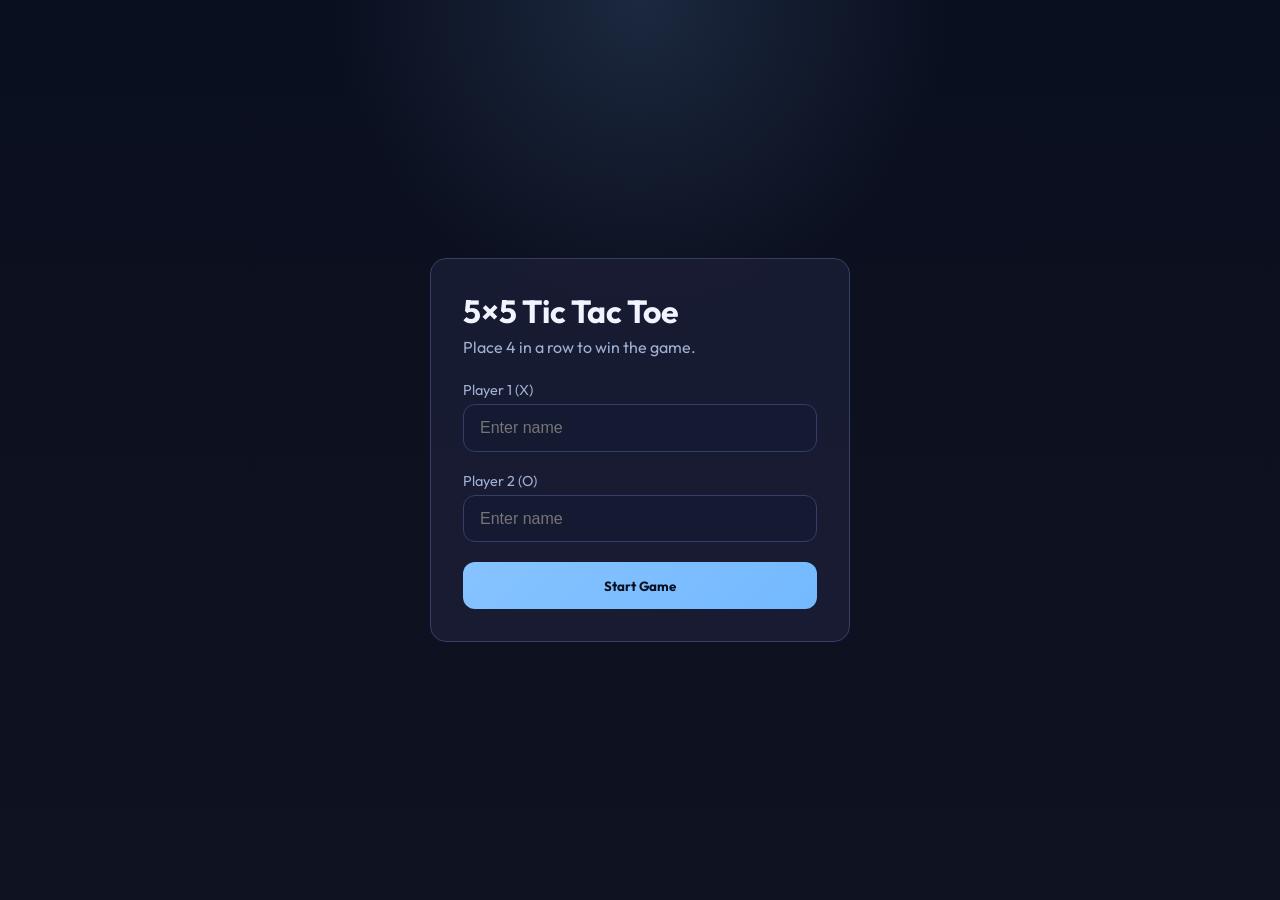
==== five-by-five-tic-tac-toe/index.html @ 2bae193d "Add 5x5 Tic Tac Toe game" ====
<!DOCTYPE html>
<html lang="en">
<head>
  <meta charset="UTF-8">
  <meta name="viewport" content="width=device-width, initial-scale=1.0">
  <title>5×5 Tic Tac Toe</title>
  <link rel="preconnect" href="https://fonts.googleapis.com">
  <link rel="preconnect" href="https://fonts.gstatic.com" crossorigin>
  <link href="https://fonts.googleapis.com/css2?family=Outfit:wght@400;600;700&display=swap" rel="stylesheet">
  <link rel="stylesheet" href="styles.css">
</head>
<body>
  <div id="app">
    <section id="home-screen" class="screen active">
      <div class="home-card">
        <h1>5×5 Tic Tac Toe</h1>
        <p class="subtitle">Place 4 in a row to win the game.</p>

        <div class="form-group">
          <label for="player1-name">Player 1 (X)</label>
          <input type="text" id="player1-name" placeholder="Enter name" maxlength="20" autocomplete="off">
        </div>
        <div class="form-group">
          <label for="player2-name">Player 2 (O)</label>
          <input type="text" id="player2-name" placeholder="Enter name" maxlength="20" autocomplete="off">
        </div>

        <button type="button" id="start-btn" class="btn-primary">Start Game</button>
      </div>
    </section>

    <section id="game-screen" class="screen">
      <header class="game-header">
        <a href="../" class="btn-ghost" title="Back to games">← Games</a>
        <div class="game-controls">
          <span class="turn-indicator"></span>
          <button type="button" id="restart-btn" class="btn-secondary">Restart</button>
        </div>
      </header>

      <div id="board" class="board" aria-label="5x5 tic tac toe board"></div>
      <div id="game-message" class="game-message" hidden></div>
    </section>
  </div>

  <script src="app.js"></script>
</body>
</html>
---- five-by-five-tic-tac-toe/styles.css ----
:root {
  --bg: #0f1220;
  --surface: #181c33;
  --surface-hover: #23294b;
  --border: #343f69;
  --text: #f1f4ff;
  --text-muted: #9fb0d2;
  --accent: #86c3ff;
  --accent-strong: #74b9ff;
  --x-color: #ff9f45;
  --o-color: #75d6ff;
  --win: #58d68d;
  --radius: 16px;
  --font: 'Outfit', system-ui, sans-serif;
}

* {
  box-sizing: border-box;
  margin: 0;
  padding: 0;
}

body {
  font-family: var(--font);
  min-height: 100vh;
  background: radial-gradient(circle at top, rgba(134,195,255,0.14), transparent 28%),
    linear-gradient(180deg, #0a0f1f 0%, #0f1220 100%);
  color: var(--text);
  display: flex;
  align-items: center;
  justify-content: center;
  padding: 1rem;
}

#app {
  width: 100%;
  max-width: 740px;
}

.screen {
  display: none;
  animation: fadeIn 0.2s ease;
}

.screen.active {
  display: block;
}

@keyframes fadeIn {
  from { opacity: 0; transform: translateY(8px); }
  to { opacity: 1; transform: translateY(0); }
}

.home-card {
  background: rgba(24,28,51,0.96);
  border: 1px solid var(--border);
  border-radius: var(--radius);
  padding: 2rem;
  width: 100%;
  max-width: 420px;
  margin: 0 auto;
}

.home-card h1 {
  font-size: 2rem;
  margin-bottom: 0.35rem;
}

.subtitle {
  color: var(--text-muted);
  margin-bottom: 1.5rem;
}

.form-group {
  margin-bottom: 1.25rem;
}

.form-group label {
  display: block;
  font-size: 0.9rem;
  margin-bottom: 0.35rem;
  color: var(--text-muted);
}

.form-group input[type="text"] {
  width: 100%;
  padding: 0.85rem 1rem;
  border-radius: 12px;
  border: 1px solid var(--border);
  background: #151a33;
  color: var(--text);
  font-size: 1rem;
}

.form-group input[type="text"]:focus {
  outline: none;
  border-color: var(--accent);
}

.btn-primary,
.btn-secondary,
.btn-ghost {
  font-family: var(--font);
  cursor: pointer;
  border-radius: 12px;
  border: none;
  transition: transform 0.15s ease, background 0.2s ease;
}

.btn-primary {
  width: 100%;
  padding: 0.95rem 1rem;
  font-weight: 700;
  background: linear-gradient(135deg, var(--accent), var(--accent-strong));
  color: #091020;
}

.btn-primary:hover {
  transform: translateY(-1px);
}

.game-header {
  display: flex;
  flex-wrap: wrap;
  gap: 1rem;
  align-items: center;
  justify-content: space-between;
  margin-bottom: 1rem;
  padding: 0 0.5rem;
}

.btn-ghost {
  background: rgba(255,255,255,0.06);
  color: var(--text);
  padding: 0.75rem 1rem;
  text-decoration: none;
  display: inline-flex;
  align-items: center;
}

.btn-secondary {
  background: rgba(255,255,255,0.08);
  color: var(--text);
  padding: 0.75rem 1rem;
}

.game-controls {
  display: flex;
  gap: 0.75rem;
  flex-wrap: wrap;
  align-items: center;
}

.turn-indicator {
  font-weight: 700;
  color: var(--accent);
}

.board {
  display: grid;
  grid-template-columns: repeat(5, minmax(0, 1fr));
  gap: 0.9rem;
  margin: 0 auto;
  max-width: 560px;
}

.cell {
  aspect-ratio: 1 / 1;
  width: 100%;
  border-radius: 16px;
  border: 1px solid var(--border);
  background: rgba(255,255,255,0.03);
  color: var(--text);
  font-size: 2rem;
  font-weight: 700;
  cursor: pointer;
  display: grid;
  place-items: center;
  transition: transform 0.15s ease, background 0.2s ease, border-color 0.2s ease;
}

.cell:hover {
  transform: translateY(-1px);
  border-color: var(--accent);
}

.cell.x {
  color: var(--x-color);
}

.cell.o {
  color: var(--o-color);
}

.cell.winning {
  background: rgba(88,214,141,0.25);
  border-color: rgba(88,214,141,0.9);
}

.game-message {
  margin-top: 1.25rem;
  text-align: center;
  font-size: 1.05rem;
  padding: 1rem 1.25rem;
  border-radius: 14px;
  background: rgba(255,255,255,0.05);
  border: 1px solid rgba(255,255,255,0.08);
}

@media (max-width: 640px) {
  .game-header {
    justify-content: center;
    text-align: center;
  }

  .board {
    gap: 0.6rem;
  }
}
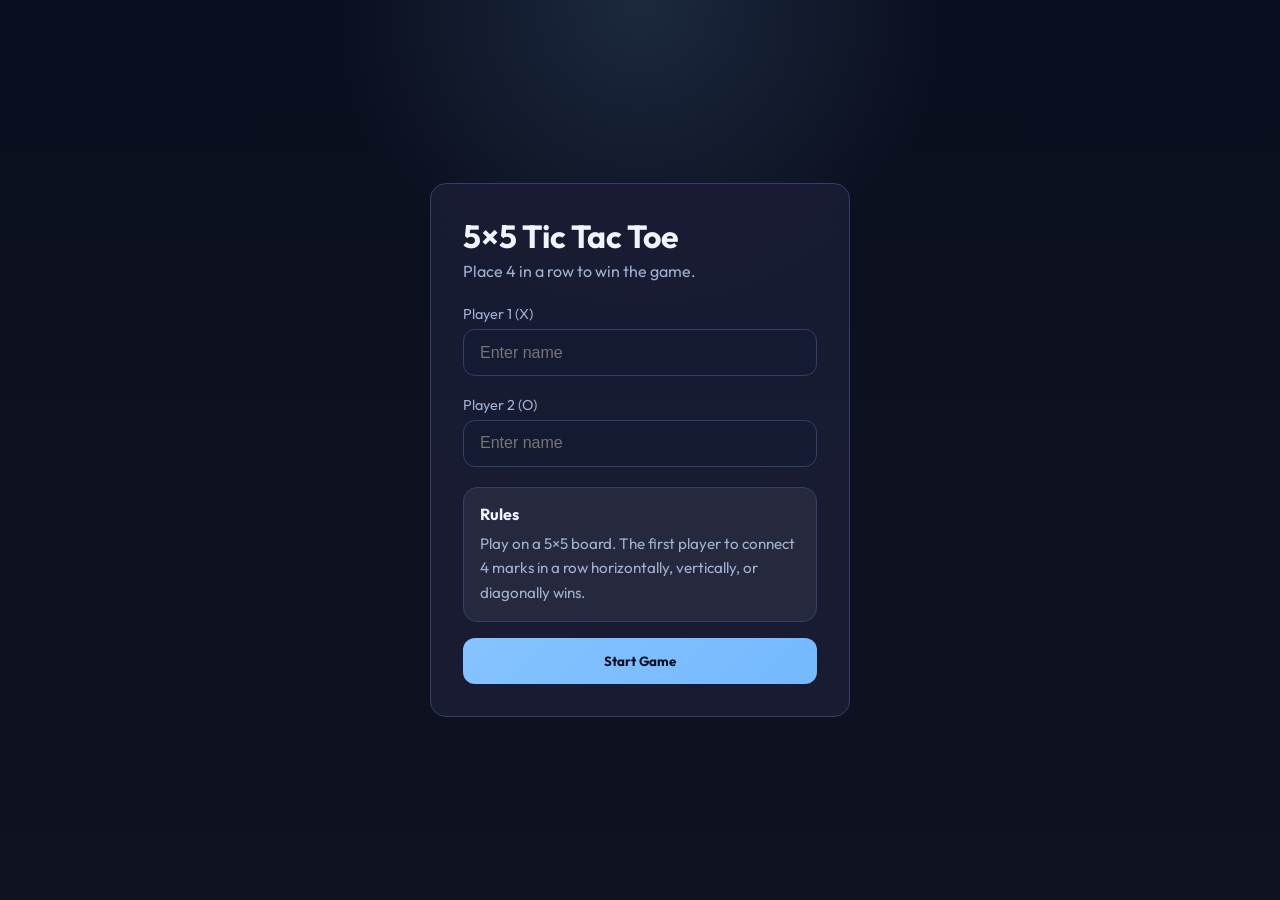
==== commit 2a4e7a65: "Add 5x5 Tic Tac Toe game with rules panels" ====
--- a/five-by-five-tic-tac-toe/index.html
+++ b/five-by-five-tic-tac-toe/index.html
@@ -25,6 +25,11 @@
           <input type="text" id="player2-name" placeholder="Enter name" maxlength="20" autocomplete="off">
         </div>
 
+        <div class="rules-card">
+          <h2>Rules</h2>
+          <p>Play on a 5×5 board. The first player to connect 4 marks in a row horizontally, vertically, or diagonally wins.</p>
+        </div>
+
         <button type="button" id="start-btn" class="btn-primary">Start Game</button>
       </div>
     </section>
@@ -38,6 +43,11 @@
         </div>
       </header>
 
+      <div class="rules-panel">
+        <h2>Rules</h2>
+        <p>Place 4 in a row to win. The rules remain visible while you play to keep the game easy to follow.</p>
+      </div>
+
       <div id="board" class="board" aria-label="5x5 tic tac toe board"></div>
       <div id="game-message" class="game-message" hidden></div>
     </section>
--- a/five-by-five-tic-tac-toe/styles.css
+++ b/five-by-five-tic-tac-toe/styles.css
@@ -97,6 +97,29 @@
   border-color: var(--accent);
 }
 
+.rules-card,
+.rules-panel {
+  background: rgba(255, 255, 255, 0.06);
+  border: 1px solid var(--border);
+  border-radius: 14px;
+  padding: 1rem;
+  margin-bottom: 1rem;
+  color: var(--text-muted);
+}
+
+.rules-card h2,
+.rules-panel h2 {
+  margin: 0 0 0.5rem;
+  font-size: 1rem;
+  color: var(--text);
+}
+
+.rules-card p,
+.rules-panel p {
+  line-height: 1.6;
+  font-size: 0.95rem;
+}
+
 .btn-primary,
 .btn-secondary,
 .btn-ghost {
